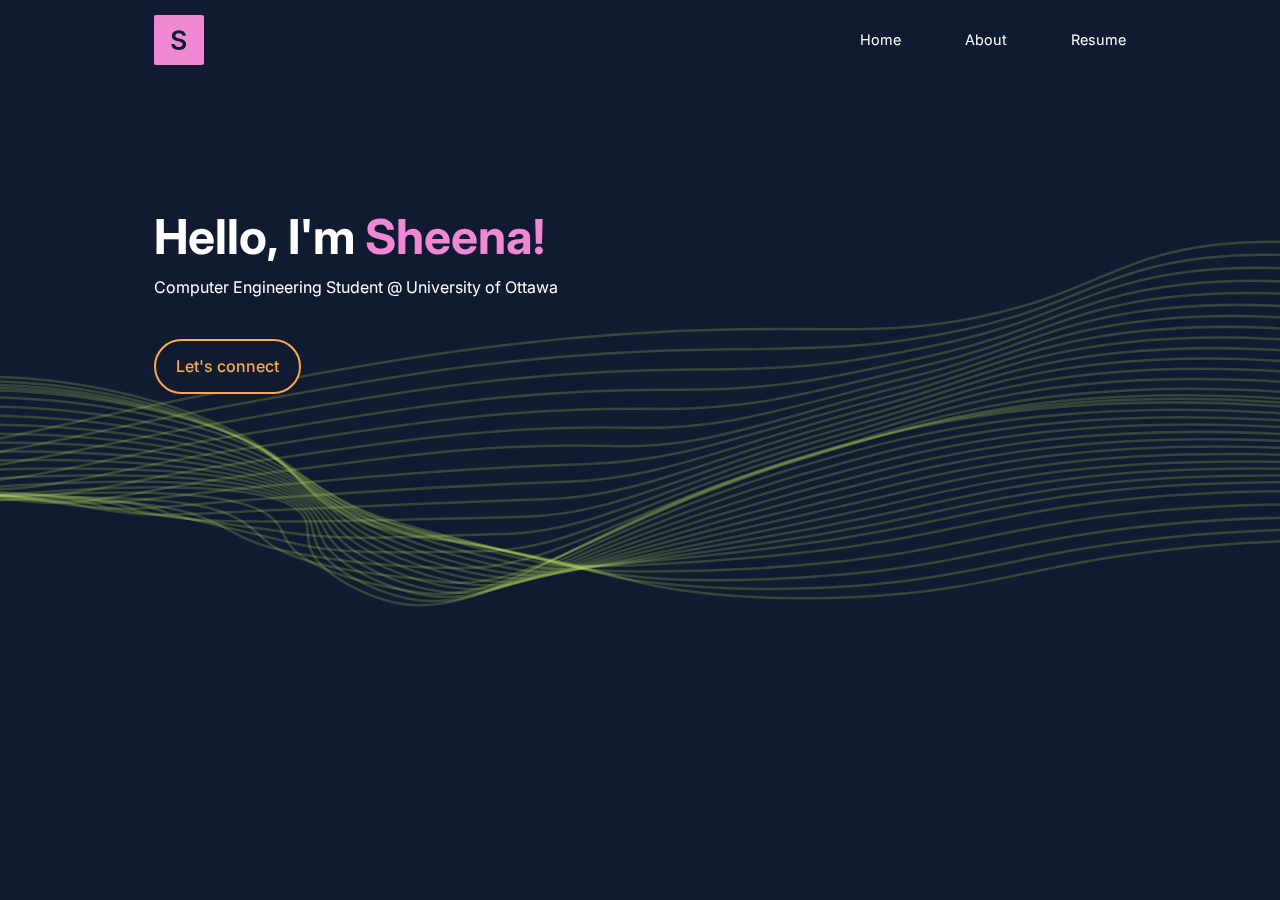
==== docs/index.html @ 7ad8d402 "Update index.html" ====
<!DOCTYPE html> 
<html lang="en">
<head>
    <meta charset="UTF-8">
    <meta http-equiv="X-UA-Compitable" content="IE=edge">
    <meta name="viewport" content="width=device-width, initial-scale=1.0">
    <title>Sheena's Portfolio Website</title>
    <link rel="preconnect" href="https://fonts.googleapis.com">
    <link rel="preconnect" href="https://fonts.gstatic.com" crossorigin>
    <link href="https://fonts.googleapis.com/css2?family=Inter:wght@400;600&display=swap" rel="stylesheet">
    <link rel="stylesheet" href="https://unicons.iconscout.com/release/v4.0.0/css/line.css">
    <link rel="stylesheet" href="style.css">
</head>

<body>
    <nav>
        <div class="container nav__container">
            <a href="index.html"><img class="logo" src="images\Sheena-Logo.svg"></a>
            <ul class="nav__menu">
                <li><a href="index.html">Home</a></li>
                <li><a href="about.html">About</a></li>
                <li><a href="doc\uploads\Sheena_Verana_Resume.pdf">Resume</a></li>
            </ul>
            <button id="open-menu-btn"><i class="uil uil-bars"></i></button>
            <button id="open-menu-btn"><i class="uil uil-multiply"></i></button>

        </div>
        <header>

            <div class="container header__container">
                <div class="header__left">
                    <h1 >Hello, I'm </h1> 
                    <h1 class="header__highlight">Sheena!</h1> 
                    <p>Computer Engineering Student @ University of Ottawa</p>
                    <a href="mailto: smrverana@gmail.com" class="btn-connect">Let&#39;s connect</a>
                </div>
            </div>
        </header>
        
    </nav>
</body>
</html>
---- docs/style.css ----
*{
    margin: 0;
    padding: 0;
    outline: 0;
    text-decoration: none;
    list-style: none;
    box-sizing: border-box
}

:root {
    --color-white: #fff;
    --color-pink: #F088D4;
    --color-orange:#FBA94C;
    --color-bg: #101A30;
    --container-width-lg: 76%;
    --contnainer-width-md: 90%;
    --conntainer-width-sm: 94%;
    --transition: all 400ms ease;
}


body {
    font-family: 'Inter', sans-serif;
    background: var(--color-bg);
    color: var(--color-white);
    line-height: 1.7;
}

.container {
    width: var(--container-width-lg);
    margin: 0 auto;
}

section {
    padding: 6rem 0;
}

section h2{
    text-align: center;
    margin-bottom: 4rem;

}

h1,h2,h3,h4,h5 {
    line-height: 1.2;
}

h1 {
    font-size: 3rem ;
    display: inline;
}

h2 {
    font-size: 2rem ;
}

h3{
    font-size: 1.6rem;
}

h4 {
    font-size: 1.3rem;
}

a {
   color: var(--color-white); 
}

/* a:hover {
    color: var(--color-pink); 
} */

/* img {
    width: 100%;
    display: block;
    object-fit: cover;
} */

.logo {
    height: 50px;
    display: block;
    object-fit: cover;
}

.btn {
    display: inline-block;
    background: var(--color-bg);
    color: var(--color-white);
    padding: 1rem 2rem;
    border: 1px solid transparent;
    font-weight: 500;
    transition: var(--transition);
}

.btn:hover {
    background: transparent;
    color: var(--color-pink);
    border-color: var(--color-white);
}

.btn-connect {
    display: inline-block;
    background: var(--color-bg);
    color: var(--color-orange);
    padding: 0.75rem 1.25rem;
    border: 1px solid transparent;
    font-weight: 500;
    transition: var(--transition);
    border-radius: 50px;
    border-width: 2px;
    border-color: var(--color-orange);
}

.btn-connect:hover {
    background: var(--color-orange);
    color: var(--color-white);
}

/* ==== NAVBAR ===== */

nav{
    background-color: transparent;
    width: 100vw;
    height: 5rem;
    position: fixed;
    top: 0;
    z-index: 11;

}

.nav__container {
    height: 100%;
    display: flex;
    justify-content: space-between;
    align-items: center;
}

nav button{
    display: none;
}

.nav__menu {
    display: flex;
    align-items: center;
    gap: 4rem;
}

.nav__menu a {
    font-size: 0.9rem;
    transition: var(--transition);
}

.nav__menu a:hover {
    color: var(--color-pink);
}

/* ==== HEADER ==== */

header {
    position: relative;
    top: 5rem;
    overflow: hidden;
    height: 60vh;
    margin-bottom: 5rem;
    background-image: url("images/Lines.svg");
    background-repeat: no-repeat;
    background-position: center;
    background-size: cover;
}

.header__container {
    /* display:grid; */
    align-items: center;
    gap: 5rem;
    height: 100%;
    
}

.header__highlight {
    color:var(--color-pink);
}
.header__left{
    padding-top: 3rem;
}
.header__left p{
    margin: 0.5rem 0 2.4rem;
}
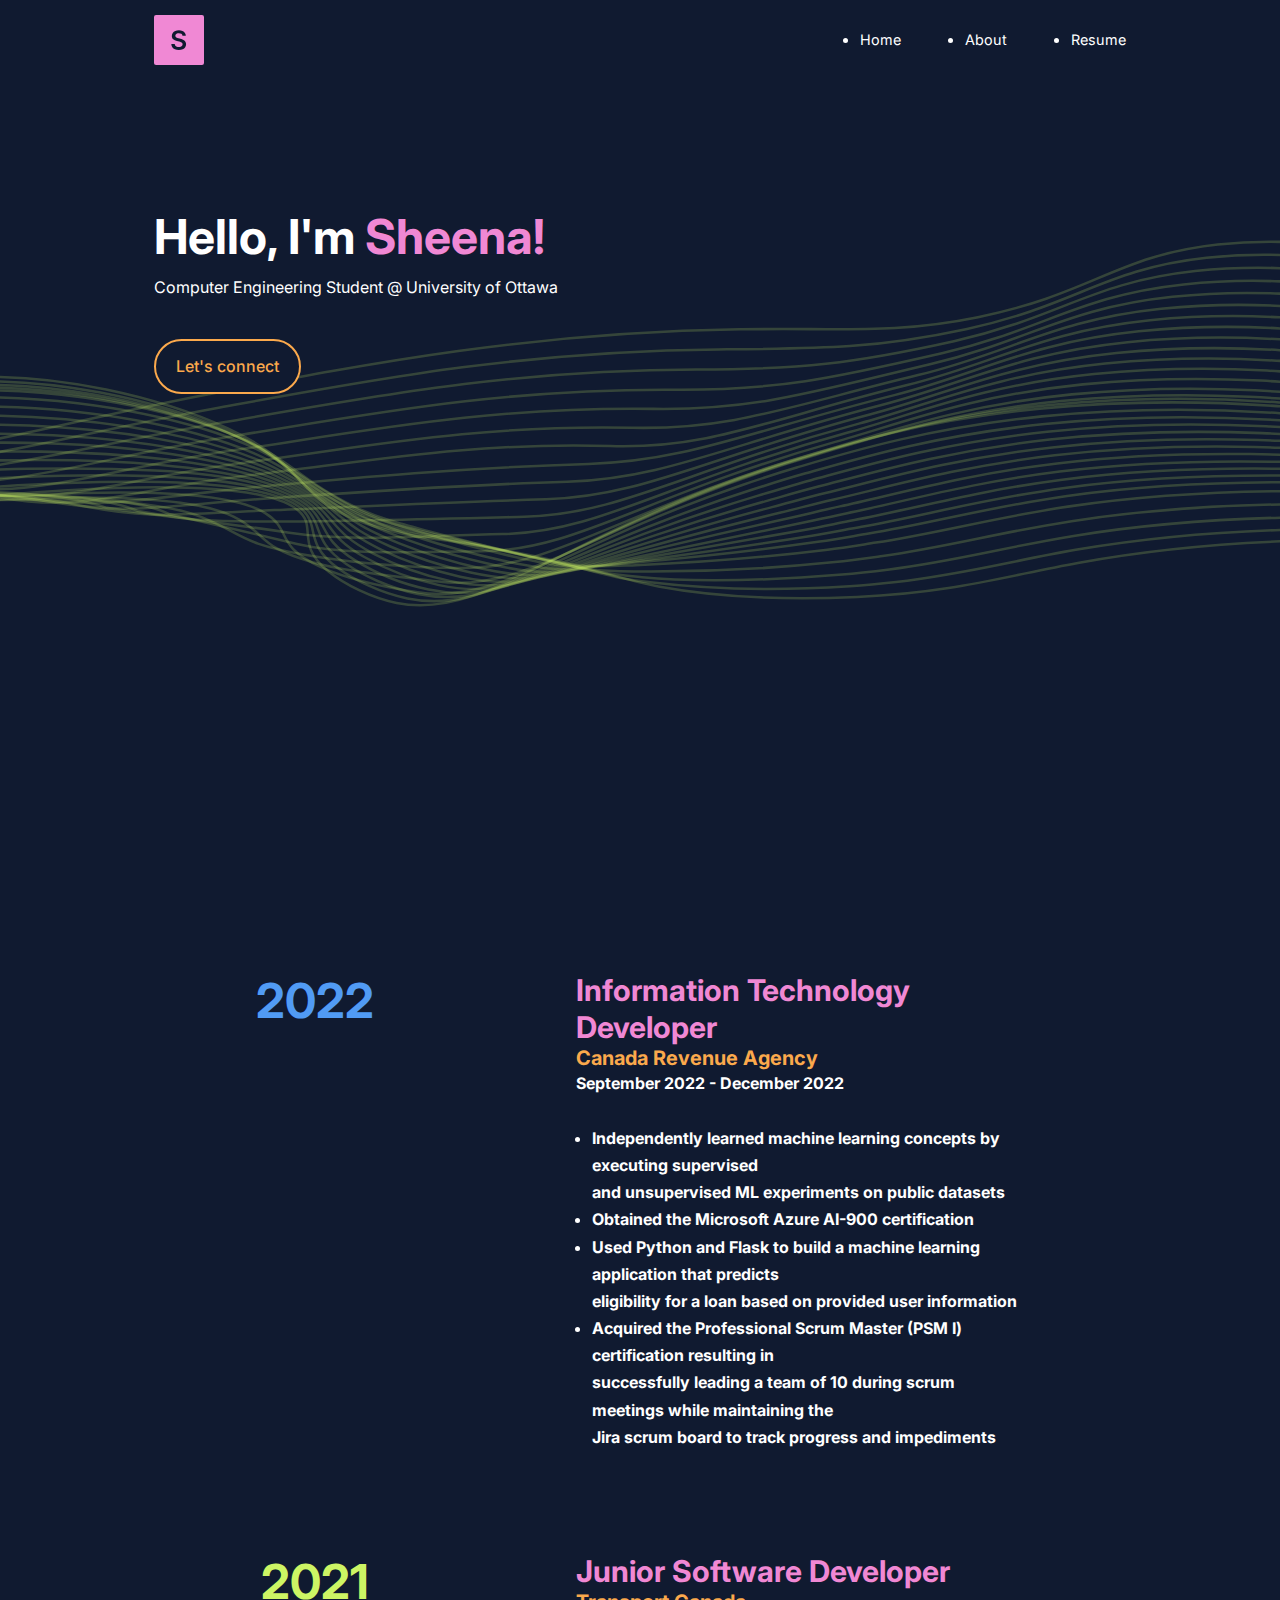
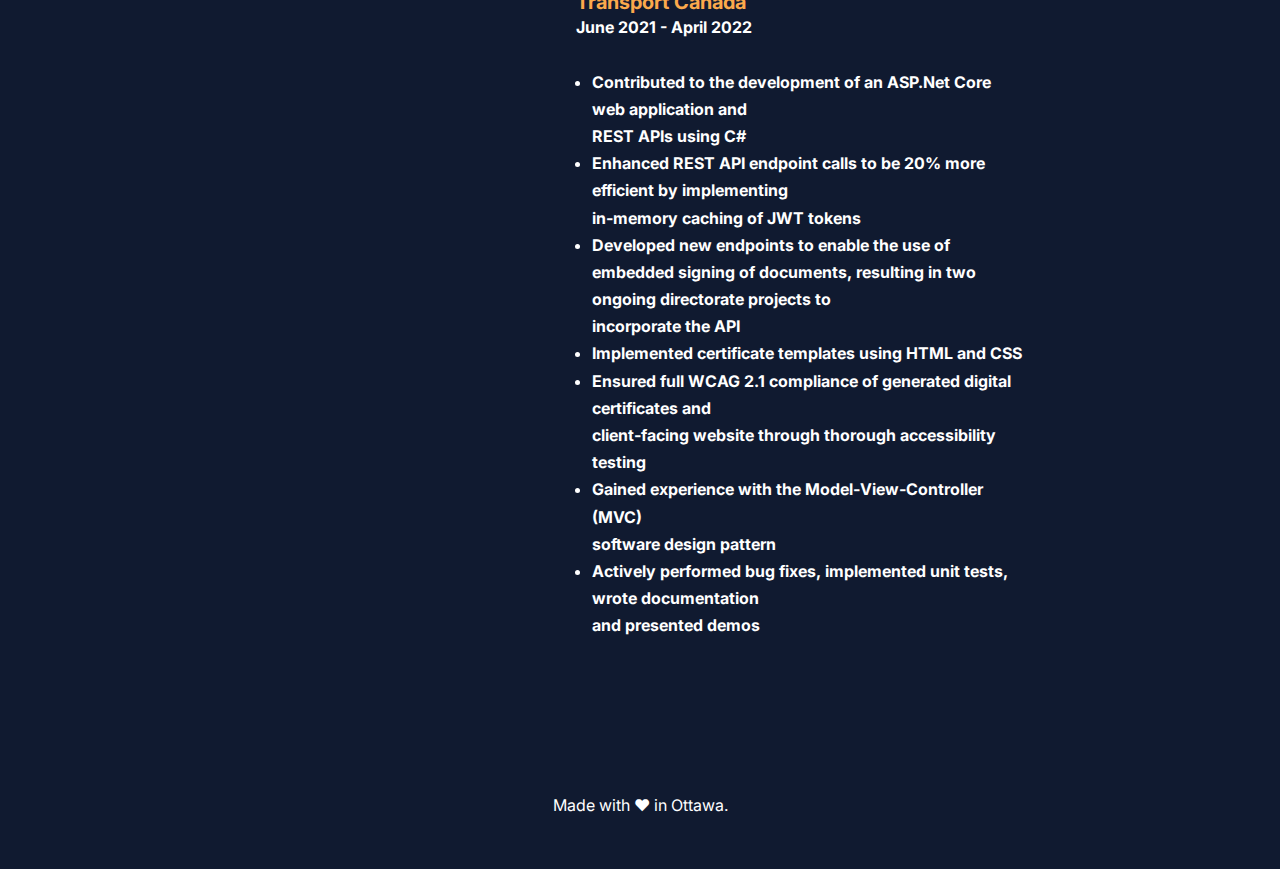
==== commit 4ece50b8: "Add experience section" ====
--- a/docs/index.html
+++ b/docs/index.html
@@ -19,24 +19,71 @@
             <ul class="nav__menu">
                 <li><a href="index.html">Home</a></li>
                 <li><a href="about.html">About</a></li>
-                <li><a href="doc\uploads\Sheena_Verana_Resume.pdf">Resume</a></li>
+                <li><a href="uploads\Sheena_Verana_Resume_2023.pdf">Resume</a></li>
             </ul>
             <button id="open-menu-btn"><i class="uil uil-bars"></i></button>
             <button id="open-menu-btn"><i class="uil uil-multiply"></i></button>
 
         </div>
-        <header>
+    </nav>
+    <header>
 
-            <div class="container header__container">
-                <div class="header__left">
-                    <h1 >Hello, I'm </h1> 
-                    <h1 class="header__highlight">Sheena!</h1> 
-                    <p>Computer Engineering Student @ University of Ottawa</p>
-                    <a href="mailto: smrverana@gmail.com" class="btn-connect">Let&#39;s connect</a>
-                </div>
+        <div class="container header__container">
+            <div class="header__left">
+                <h1 >Hello, I'm </h1> 
+                <h1 class="header__highlight">Sheena!</h1> 
+                <p>Computer Engineering Student @ University of Ottawa</p>
+                <a href="mailto: smrverana@gmail.com" class="btn-connect">Let&#39;s connect</a>
             </div>
-        </header>
-        
-    </nav>
+        </div>
+    </header>
+    <div class="container work__table">
+            <table>
+                <tr>
+                    <th class="th__year">
+                        <h1 class="h1__2022">2022</h1>
+                    </th>
+                    <th class="th__experience">
+                        <h1 class="h1__experience">Information Technology Developer</h1>
+                        <h2 class="h2__experience">Canada Revenue Agency</h2>
+                        <p>September 2022 - December 2022</p>
+                        <br>
+                        <ul>
+                            <li>Independently learned machine learning concepts by executing supervised<br>and unsupervised ML experiments on public datasets</li>
+                            <li>Obtained the Microsoft Azure AI-900 certification</li>
+                            <li>Used Python and Flask to build a machine learning application that predicts<br>eligibility for a loan based on provided user information</li>
+                            <li>Acquired the Professional Scrum Master (PSM I) certification resulting in<br>successfully leading a team of 10 during scrum meetings while
+                            maintaining the<br>Jira scrum board to track progress and impediments</li>
+                        </ul>
+                        
+                    </th>
+                  
+                </tr>
+                <tr>
+                    <th class="th__year">
+                        <h1 class="h1__2021">2021</h1>
+                    </th>
+                    <th class="th__experience">
+                        <h1 class="h1__experience">Junior Software Developer</h1>
+                        <h2 class="h2__experience">Transport Canada</h2>
+                        <p>June 2021 - April 2022</p>
+                        <br>
+                        <ul>
+                            <li>Contributed to the development of an ASP.Net Core web application and<br>REST APIs using C#</li>
+                            <li>Enhanced REST API endpoint calls to be 20% more efficient by implementing<br>in-memory caching of JWT tokens</li>
+                            <li>Developed new endpoints to enable the use of<br>embedded signing of documents, resulting in two ongoing directorate projects to<br>
+                                incorporate the API</li>
+                            <li>Implemented certificate templates using HTML and CSS</li>
+                            <li>Ensured full WCAG 2.1 compliance of generated digital certificates and<br>client-facing website through thorough accessibility testing</li>
+                            <li>Gained experience with the Model‐View‐Controller (MVC)<br>software design pattern</li>
+                            <li>Actively performed bug fixes, implemented unit tests, wrote documentation<br>and presented demos</li>
+                        </ul>
+                    </th>
+                </tr>
+            </table>
+    </div>
+    <footer>
+        <p>Made with &#9829; in Ottawa.</p>
+    </footer>
 </body>
 </html>--- a/docs/style.css
+++ b/docs/style.css
@@ -3,8 +3,8 @@
     padding: 0;
     outline: 0;
     text-decoration: none;
-    list-style: none;
-    box-sizing: border-box
+    /* list-style: none; */
+    box-sizing: border-box;
 }
 
 :root {
@@ -18,12 +18,16 @@
     --transition: all 400ms ease;
 }
 
+html {
+    overflow-x: hidden;
+}
 
 body {
     font-family: 'Inter', sans-serif;
     background: var(--color-bg);
     color: var(--color-white);
     line-height: 1.7;
+
 }
 
 .container {
@@ -122,10 +126,10 @@
     background-color: transparent;
     width: 100vw;
     height: 5rem;
-    position: fixed;
+    /* position: fixed; */
+    /* position: absolute; */
     top: 0;
     z-index: 11;
-
 }
 
 .nav__container {
@@ -159,7 +163,7 @@
 header {
     position: relative;
     top: 5rem;
-    overflow: hidden;
+    /* overflow: hidden; */
     height: 60vh;
     margin-bottom: 5rem;
     background-image: url("images/Lines.svg");
@@ -173,7 +177,8 @@
     align-items: center;
     gap: 5rem;
     height: 100%;
-    
+    /* overflow-x: hidden;
+    max-width: 100%; */
 }
 
 .header__highlight {
@@ -186,5 +191,58 @@
     margin: 0.5rem 0 2.4rem;
 }
 
-
-
+.work__table {
+    margin-top: 300px;
+    
+
+}
+
+th {
+    padding-top: 50px;
+    padding-bottom: 50px;
+}
+
+.h1__2022 {
+    color: #519BF4;
+}
+
+.h1__2021 {
+    color: #CDF564;
+}
+
+.h1__experience {
+    color: var(--color-pink);
+    font-size: 30px;
+    text-align: left;
+}
+
+.h2__experience {
+    font-size: 20px;
+    color: var(--color-orange);
+}
+.th__year {
+    padding-left: 100px;
+    padding-right: 100px;
+    vertical-align: top;
+}
+
+.th__experience {
+    padding-left: 100px;
+    padding-right: 100px;
+    text-align: left;
+}
+
+.p__skills {
+    color: var(--color-pink);
+    font-size: 15px;
+}
+
+ul {
+    margin-left: 1rem;
+}
+
+footer {
+    margin-top: 100px;
+    margin-bottom: 50px;
+    text-align: center;
+}
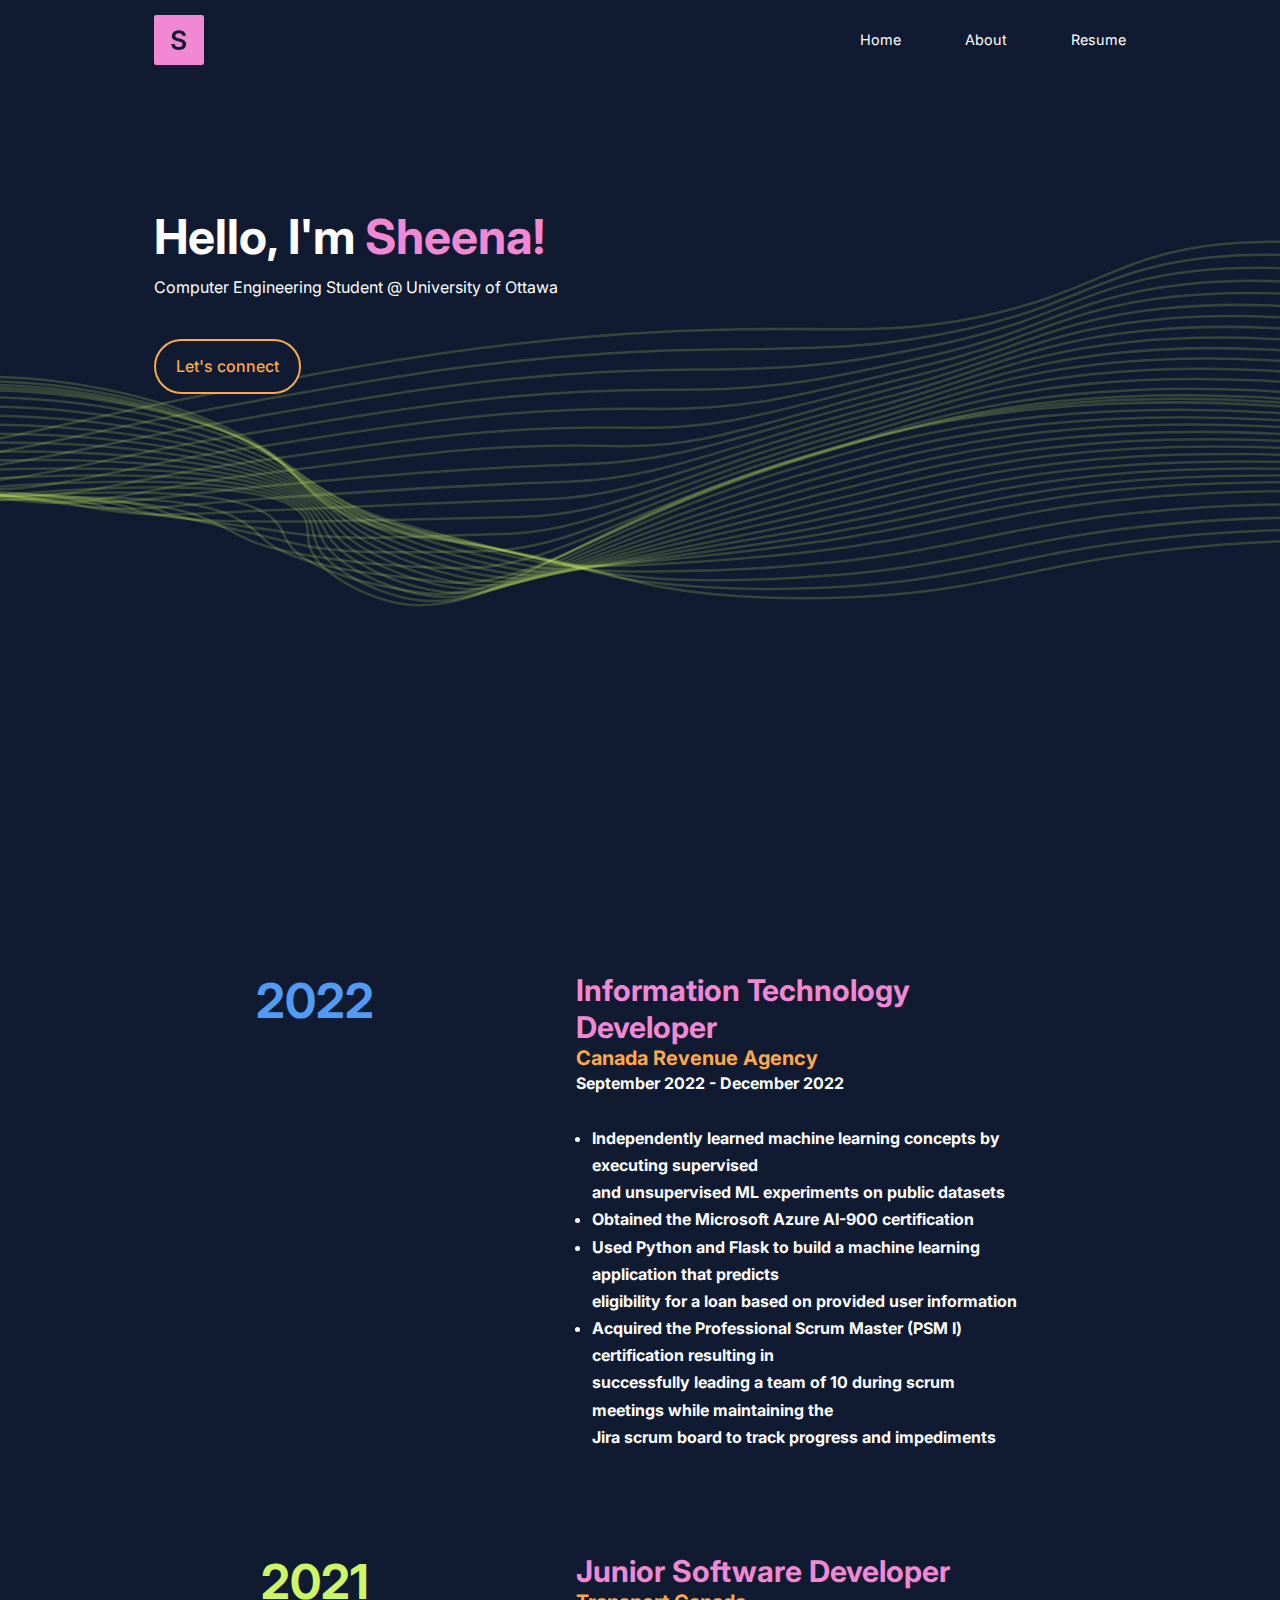
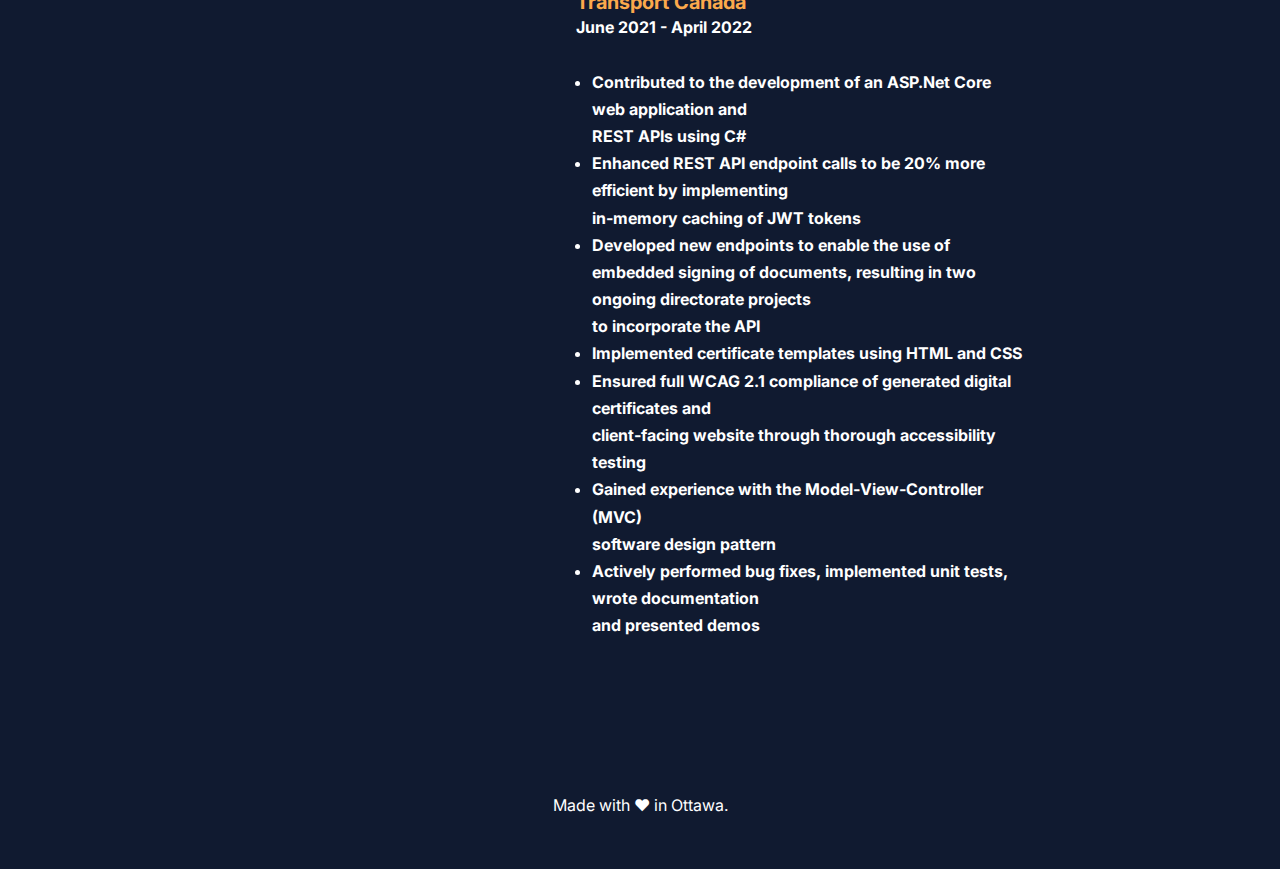
==== commit 995b6943: "Update layout" ====
--- a/docs/index.html
+++ b/docs/index.html
@@ -71,8 +71,7 @@
                         <ul>
                             <li>Contributed to the development of an ASP.Net Core web application and<br>REST APIs using C#</li>
                             <li>Enhanced REST API endpoint calls to be 20% more efficient by implementing<br>in-memory caching of JWT tokens</li>
-                            <li>Developed new endpoints to enable the use of<br>embedded signing of documents, resulting in two ongoing directorate projects to<br>
-                                incorporate the API</li>
+                            <li>Developed new endpoints to enable the use of<br>embedded signing of documents, resulting in two ongoing directorate projects<br>to incorporate the API</li>
                             <li>Implemented certificate templates using HTML and CSS</li>
                             <li>Ensured full WCAG 2.1 compliance of generated digital certificates and<br>client-facing website through thorough accessibility testing</li>
                             <li>Gained experience with the Model‐View‐Controller (MVC)<br>software design pattern</li>
--- a/docs/style.css
+++ b/docs/style.css
@@ -147,6 +147,7 @@
     display: flex;
     align-items: center;
     gap: 4rem;
+    list-style: none;
 }
 
 .nav__menu a {
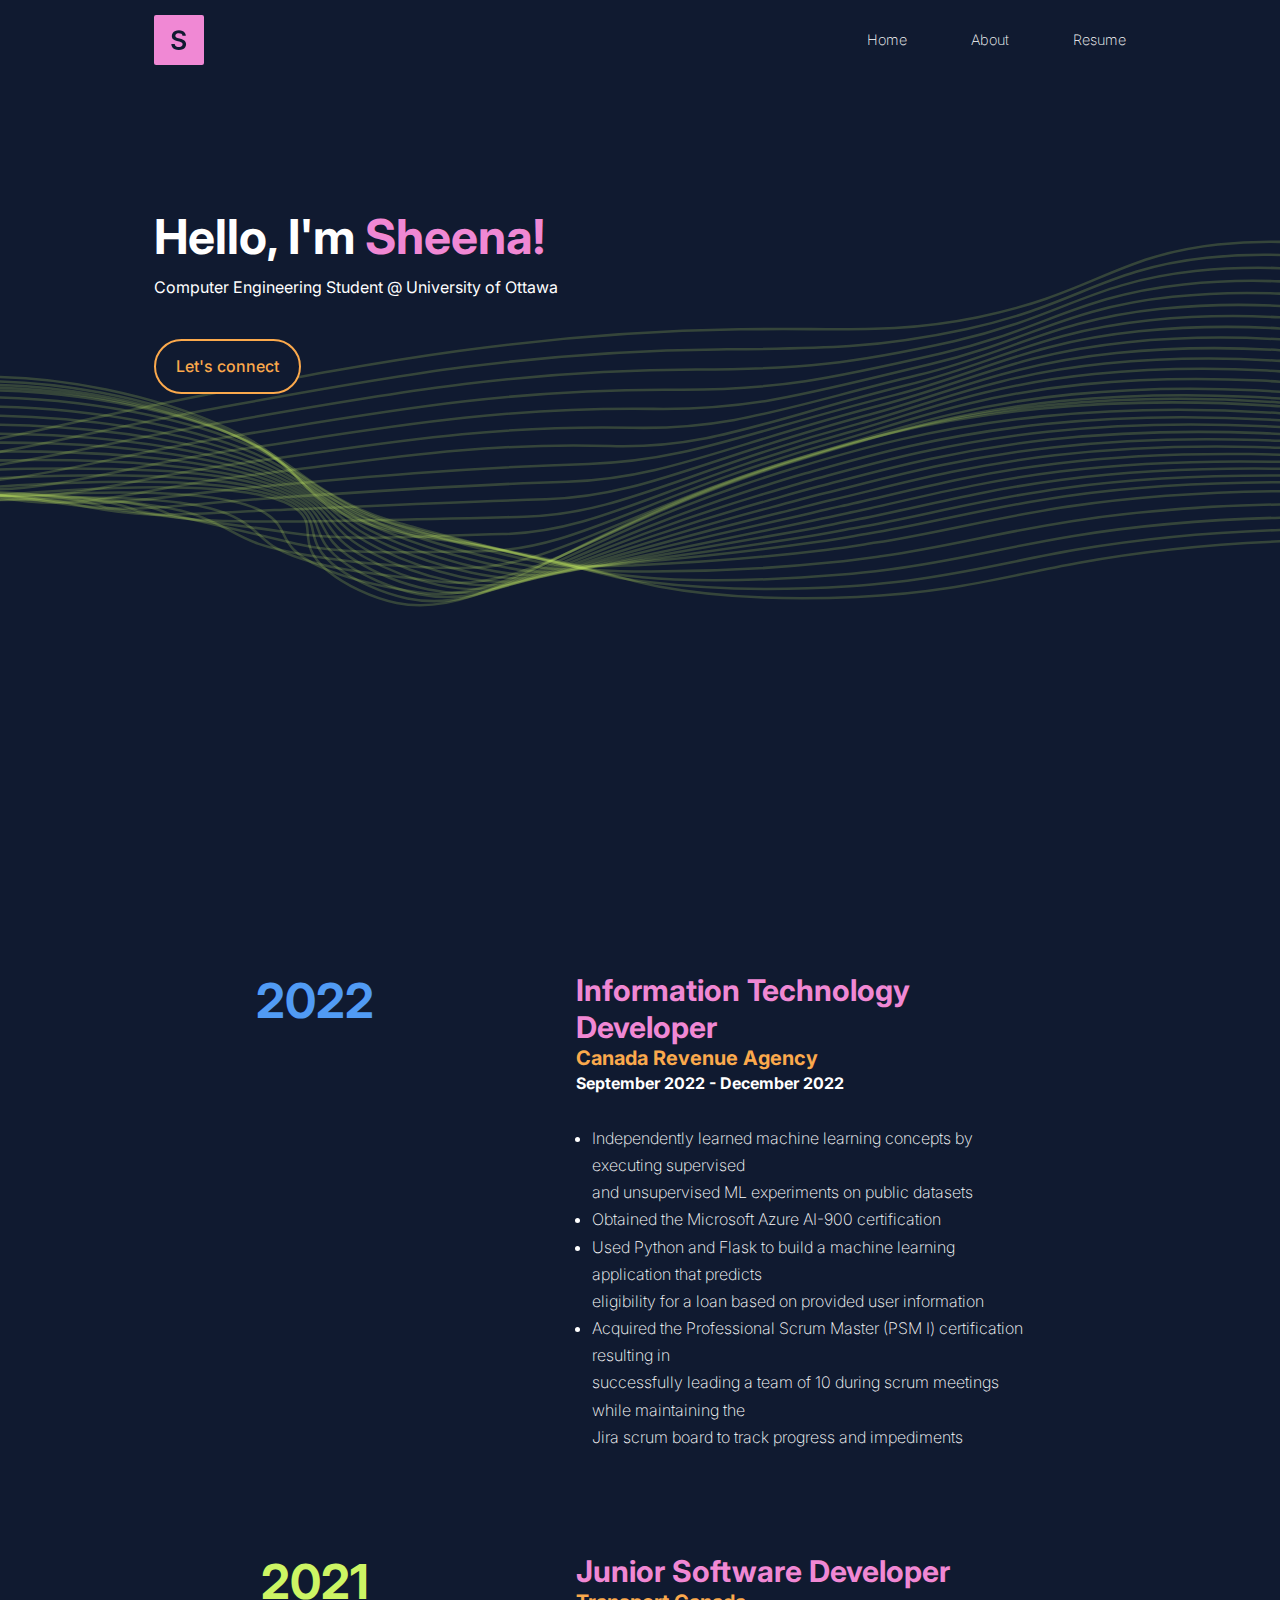
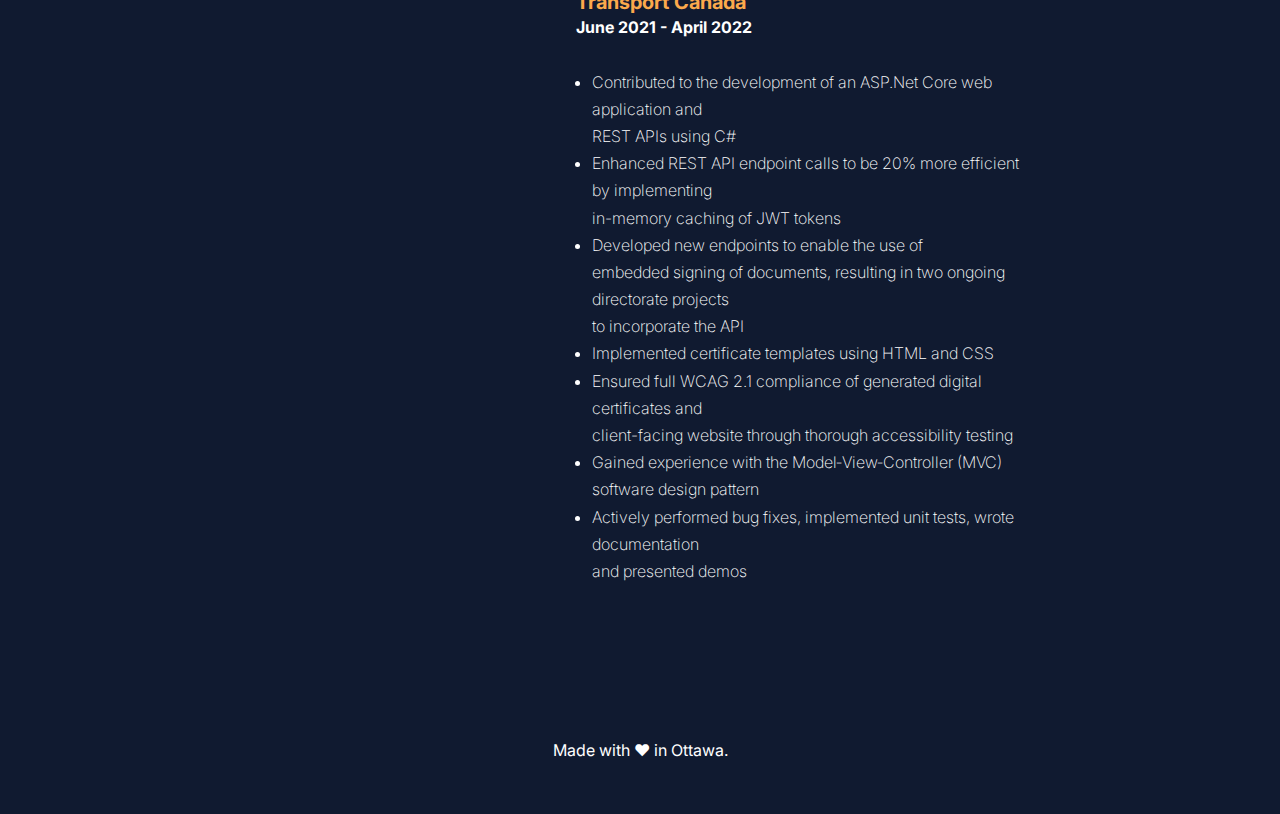
==== commit ceed701b: "Add favicon" ====
--- a/docs/index.html
+++ b/docs/index.html
@@ -10,6 +10,7 @@
     <link href="https://fonts.googleapis.com/css2?family=Inter:wght@400;600&display=swap" rel="stylesheet">
     <link rel="stylesheet" href="https://unicons.iconscout.com/release/v4.0.0/css/line.css">
     <link rel="stylesheet" href="style.css">
+    <link rel="icon" href="images\favicon.ico">
 </head>
 
 <body>
--- a/docs/style.css
+++ b/docs/style.css
@@ -233,6 +233,11 @@
     text-align: left;
 }
 
+/* .p__about {
+    font-size: 20px;
+
+} */
+
 .p__skills {
     color: var(--color-pink);
     font-size: 15px;
@@ -240,6 +245,7 @@
 
 ul {
     margin-left: 1rem;
+    font-weight: 200;
 }
 
 footer {
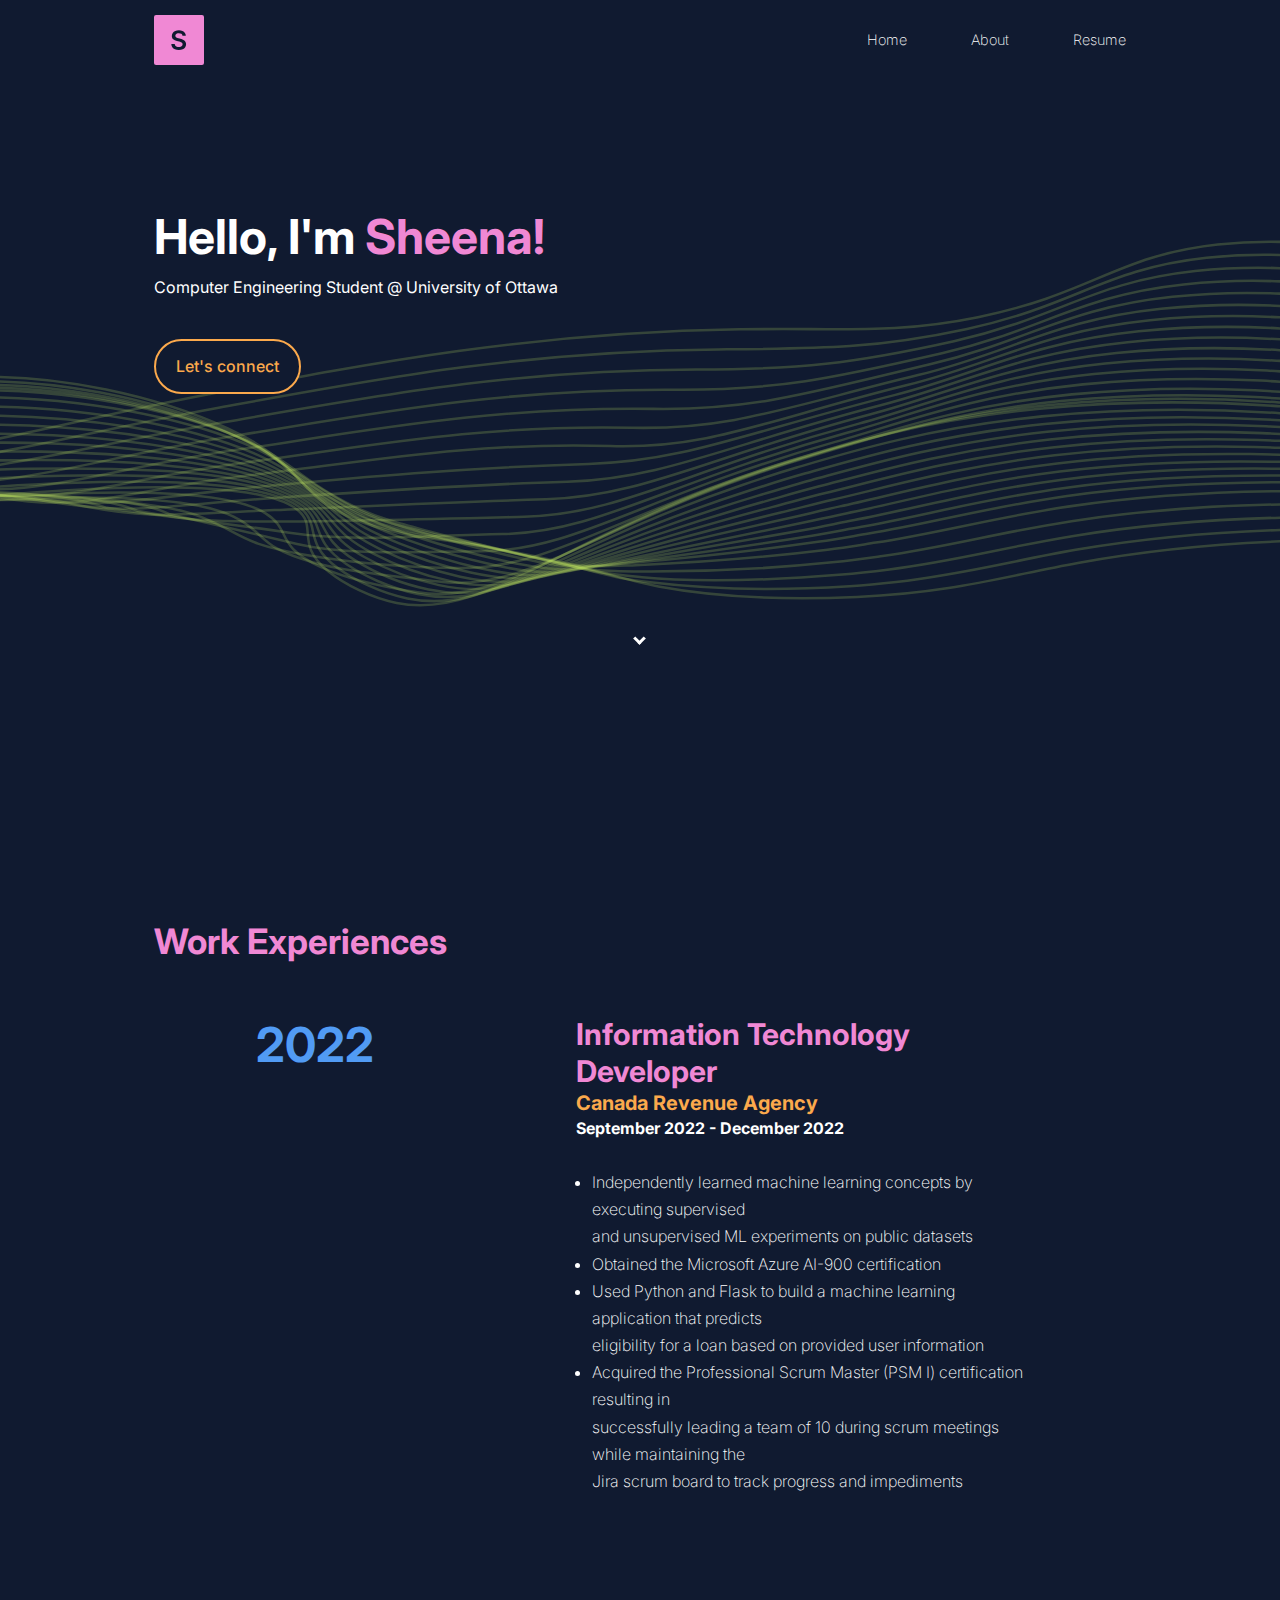
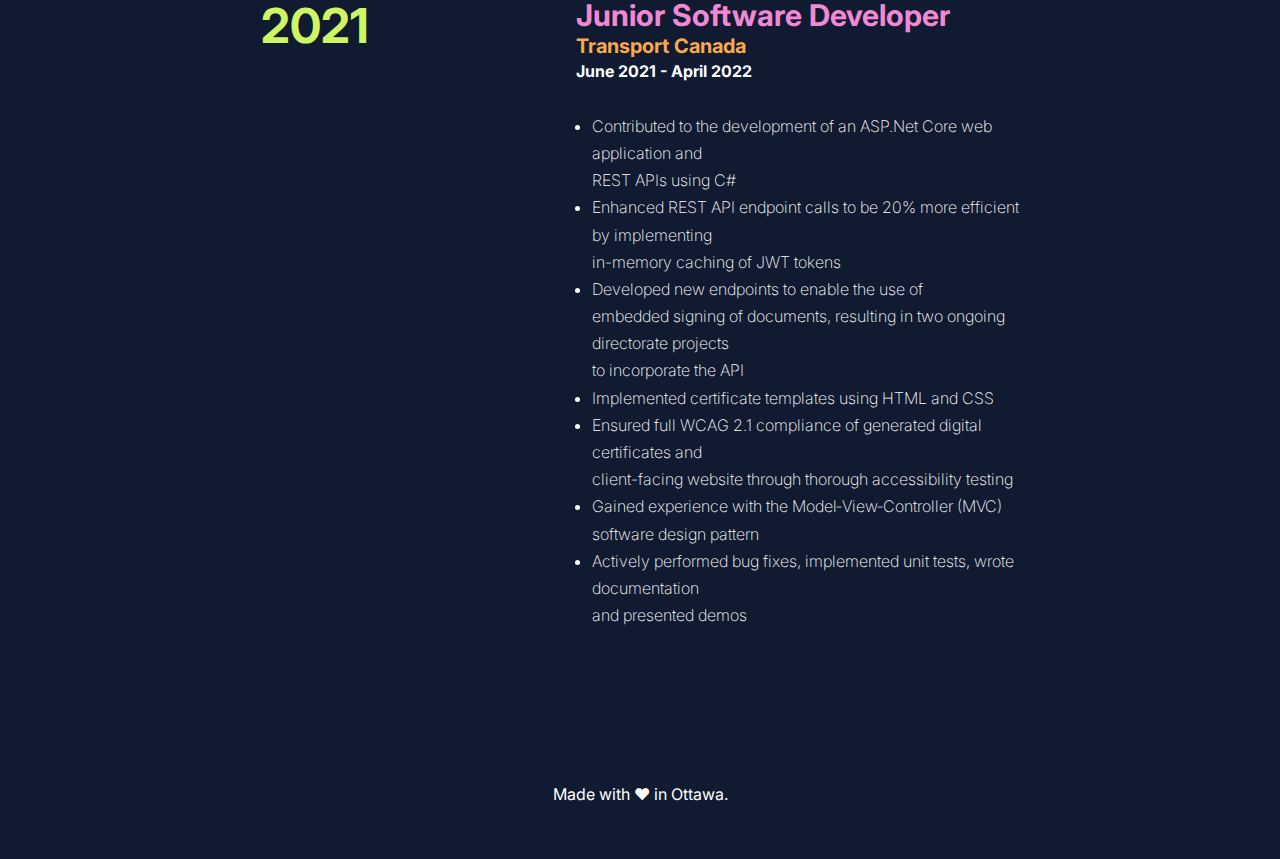
==== commit d8e0893b: "Update resume and add arrow" ====
--- a/docs/index.html
+++ b/docs/index.html
@@ -20,7 +20,7 @@
             <ul class="nav__menu">
                 <li><a href="index.html">Home</a></li>
                 <li><a href="about.html">About</a></li>
-                <li><a href="uploads\Sheena_Verana_Resume_2023.pdf">Resume</a></li>
+                <li><a href="uploads\Sheena_Verana_Resume.pdf">Resume</a></li>
             </ul>
             <button id="open-menu-btn"><i class="uil uil-bars"></i></button>
             <button id="open-menu-btn"><i class="uil uil-multiply"></i></button>
@@ -36,10 +36,17 @@
                 <p>Computer Engineering Student @ University of Ottawa</p>
                 <a href="mailto: smrverana@gmail.com" class="btn-connect">Let&#39;s connect</a>
             </div>
+            <div class="center arrow__margin">
+                <a href="#experiences"><p><i class="arrow down"></i></p></a>
+                
+            </div>
         </div>
     </header>
-    <div class="container work__table">
+    <div class="container work__table" id="experiences">
             <table>
+                <tr>
+                    <h1 class="h1__work_experiences">Work Experiences</h1>
+                </tr>
                 <tr>
                     <th class="th__year">
                         <h1 class="h1__2022">2022</h1>
--- a/docs/style.css
+++ b/docs/style.css
@@ -217,6 +217,12 @@
     text-align: left;
 }
 
+.h1__work_experiences {
+    color: var(--color-pink);
+    font-size: 35px;
+    text-align: left;
+}
+
 .h2__experience {
     font-size: 20px;
     color: var(--color-orange);
@@ -253,3 +259,32 @@
     margin-bottom: 50px;
     text-align: center;
 }
+
+.arrow {
+    border: solid var(--color-white);
+    border-width: 0 3px 3px 0;
+    display: inline-block;
+    padding: 3px;
+}
+
+.down {
+    transform: rotate(45deg);
+    -webkit-transform: rotate(45deg);
+}
+
+.center {
+    text-align: center;
+    align-items: center;
+}
+
+.arrow__margin {
+    margin-top: 230px;
+}
+
+.arrow__margin i {
+    transition: var(--transition);
+}
+
+.arrow__margin i:hover {
+    color: var(--color-pink);
+}